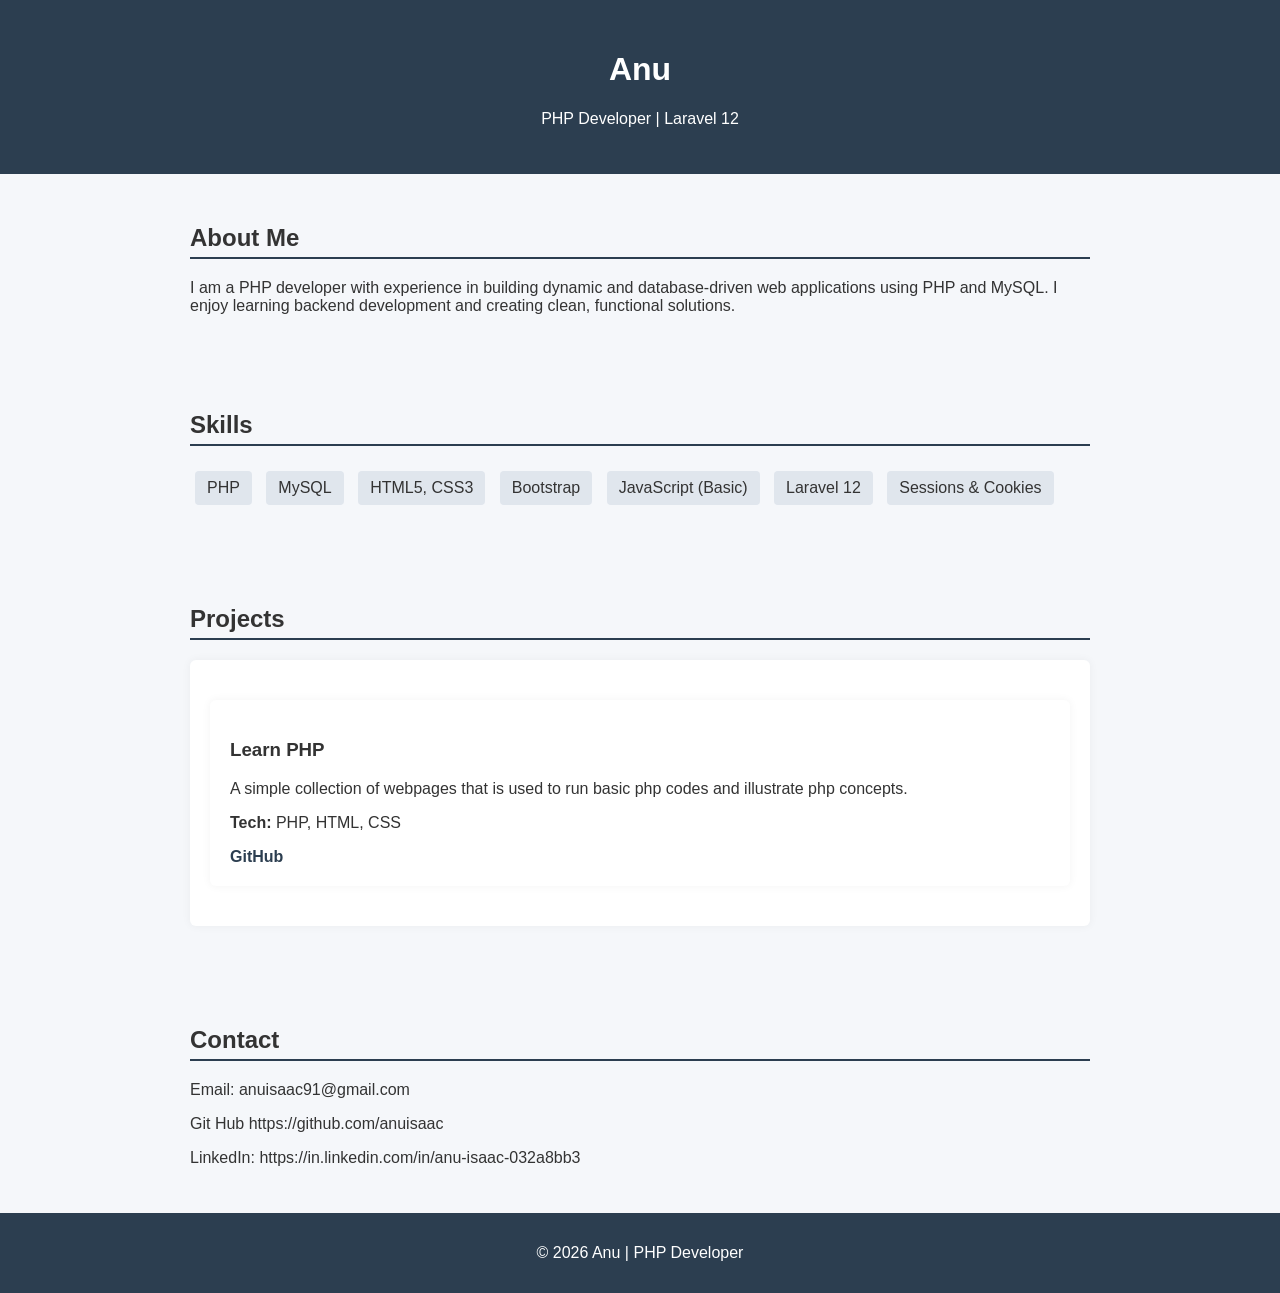
==== index.html @ 9df2e972 "Add files via upload" ====
<!DOCTYPE html>
<html lang="en">
<head>
    <meta charset="UTF-8">
    <title>Anu | PHP Developer</title>
    <link rel="stylesheet" href="style.css">
</head>
<body>

<header>
    <h1>Anu</h1>
    <p>PHP Developer | Laravel 12</p>
</header>

<section class="about">
    <h2>About Me</h2>
    <p>
        I am a PHP developer with experience in building dynamic and database-driven
        web applications using PHP and MySQL. I enjoy learning backend development
        and creating clean, functional solutions.
    </p>
</section>

<section class="skills">
    <h2>Skills</h2>
    <ul>
        <li>PHP</li>
        <li>MySQL</li>
        <li>HTML5, CSS3</li>
        <li>Bootstrap</li>
        <li>JavaScript (Basic)</li>
        <li>Laravel 12</li>
        <li>Sessions & Cookies</li>
    </ul>
</section>

<section class="projects">
    <h2>Projects</h2>

    <div class="project">
      

    <div class="project">
        <h3>Learn PHP</h3>
        <p>
            A simple collection of webpages that is used to run basic php codes and illustrate php concepts.
        </p>
        <p><strong>Tech:</strong> PHP, HTML, CSS</p>
        <a href="https://github.com/anuisaac/Learn-PHP.git">GitHub</a>
    </div>

</section>

<section class="contact">
    <h2>Contact</h2>
    <p>Email: anuisaac91@gmail.com</p>
    <p>Git Hub https://github.com/anuisaac</p>
    <p>LinkedIn: https://in.linkedin.com/in/anu-isaac-032a8bb3</p>
</section>

<footer>
    <p>© 2026 Anu | PHP Developer</p>
</footer>

</body>
</html>
---- style.css ----
body {
    font-family: Arial, sans-serif;
    margin: 0;
    background-color: #f5f7fa;
    color: #333;
}

header {
    background-color: #2c3e50;
    color: white;
    padding: 30px;
    text-align: center;
}

section {
    padding: 30px;
    max-width: 900px;
    margin: auto;
}

h2 {
    border-bottom: 2px solid #2c3e50;
    padding-bottom: 5px;
}

.skills ul {
    list-style: none;
    padding: 0;
}

.skills li {
    background: #e0e6ed;
    display: inline-block;
    margin: 5px;
    padding: 8px 12px;
    border-radius: 4px;
}

.project {
    background: white;
    padding: 20px;
    margin: 20px 0;
    border-radius: 6px;
    box-shadow: 0 0 10px rgba(0,0,0,0.05);
}

.project a {
    color: #2c3e50;
    text-decoration: none;
    font-weight: bold;
}

.project a:hover {
    text-decoration: underline;
}

footer {
    background-color: #2c3e50;
    color: white;
    text-align: center;
    padding: 15px;
}
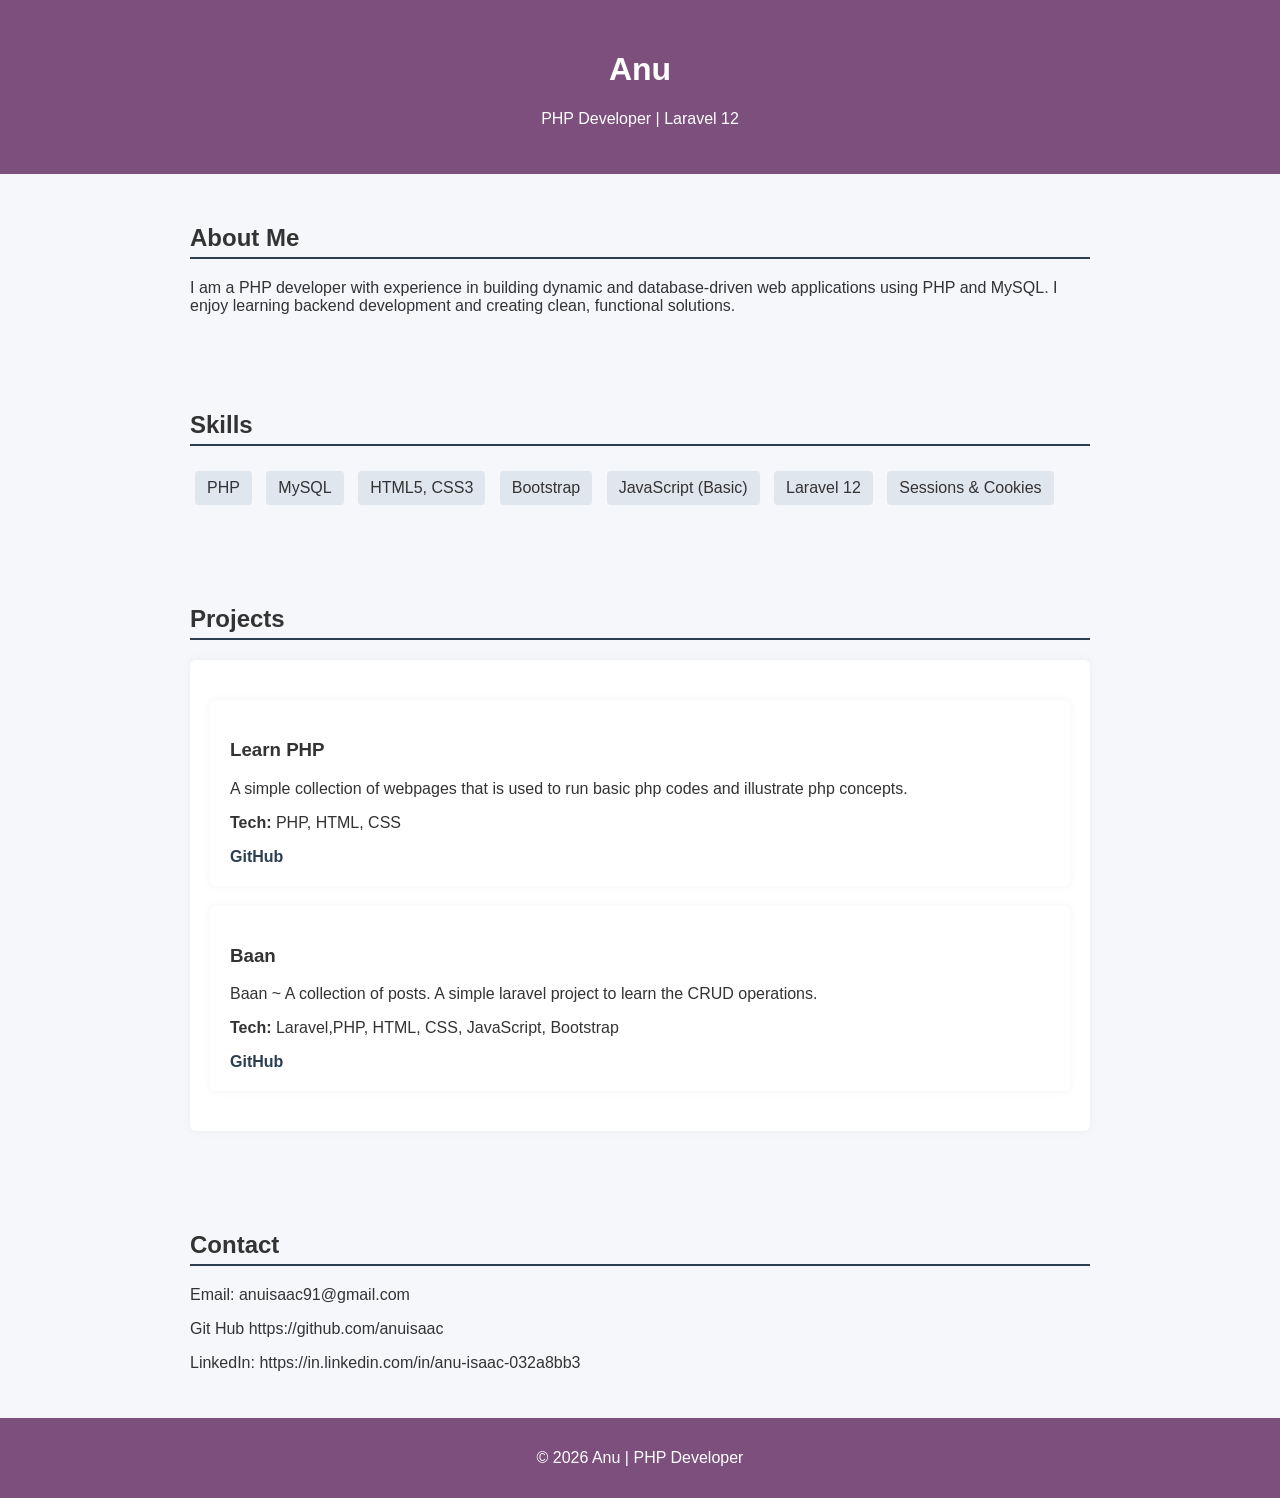
==== commit 1e908791: "First commit" ====
--- a/index.html
+++ b/index.html
@@ -49,6 +49,14 @@
         <a href="https://github.com/anuisaac/Learn-PHP.git">GitHub</a>
     </div>
 
+    <div class="project">
+        <h3>Baan</h3>
+        <p>
+            Baan ~ A collection of posts. A simple laravel project to learn the CRUD operations.
+        </p>
+        <p><strong>Tech:</strong> Laravel,PHP, HTML, CSS, JavaScript, Bootstrap</p>
+        <a href="https://github.com/anuisaac/Baan.git">GitHub</a>
+
 </section>
 
 <section class="contact">
--- a/style.css
+++ b/style.css
@@ -6,7 +6,7 @@
 }
 
 header {
-    background-color: #2c3e50;
+    background-color: #7c4f7d;
     color: white;
     padding: 30px;
     text-align: center;
@@ -55,7 +55,7 @@
 }
 
 footer {
-    background-color: #2c3e50;
+    background-color: #7c4f7d;
     color: white;
     text-align: center;
     padding: 15px;
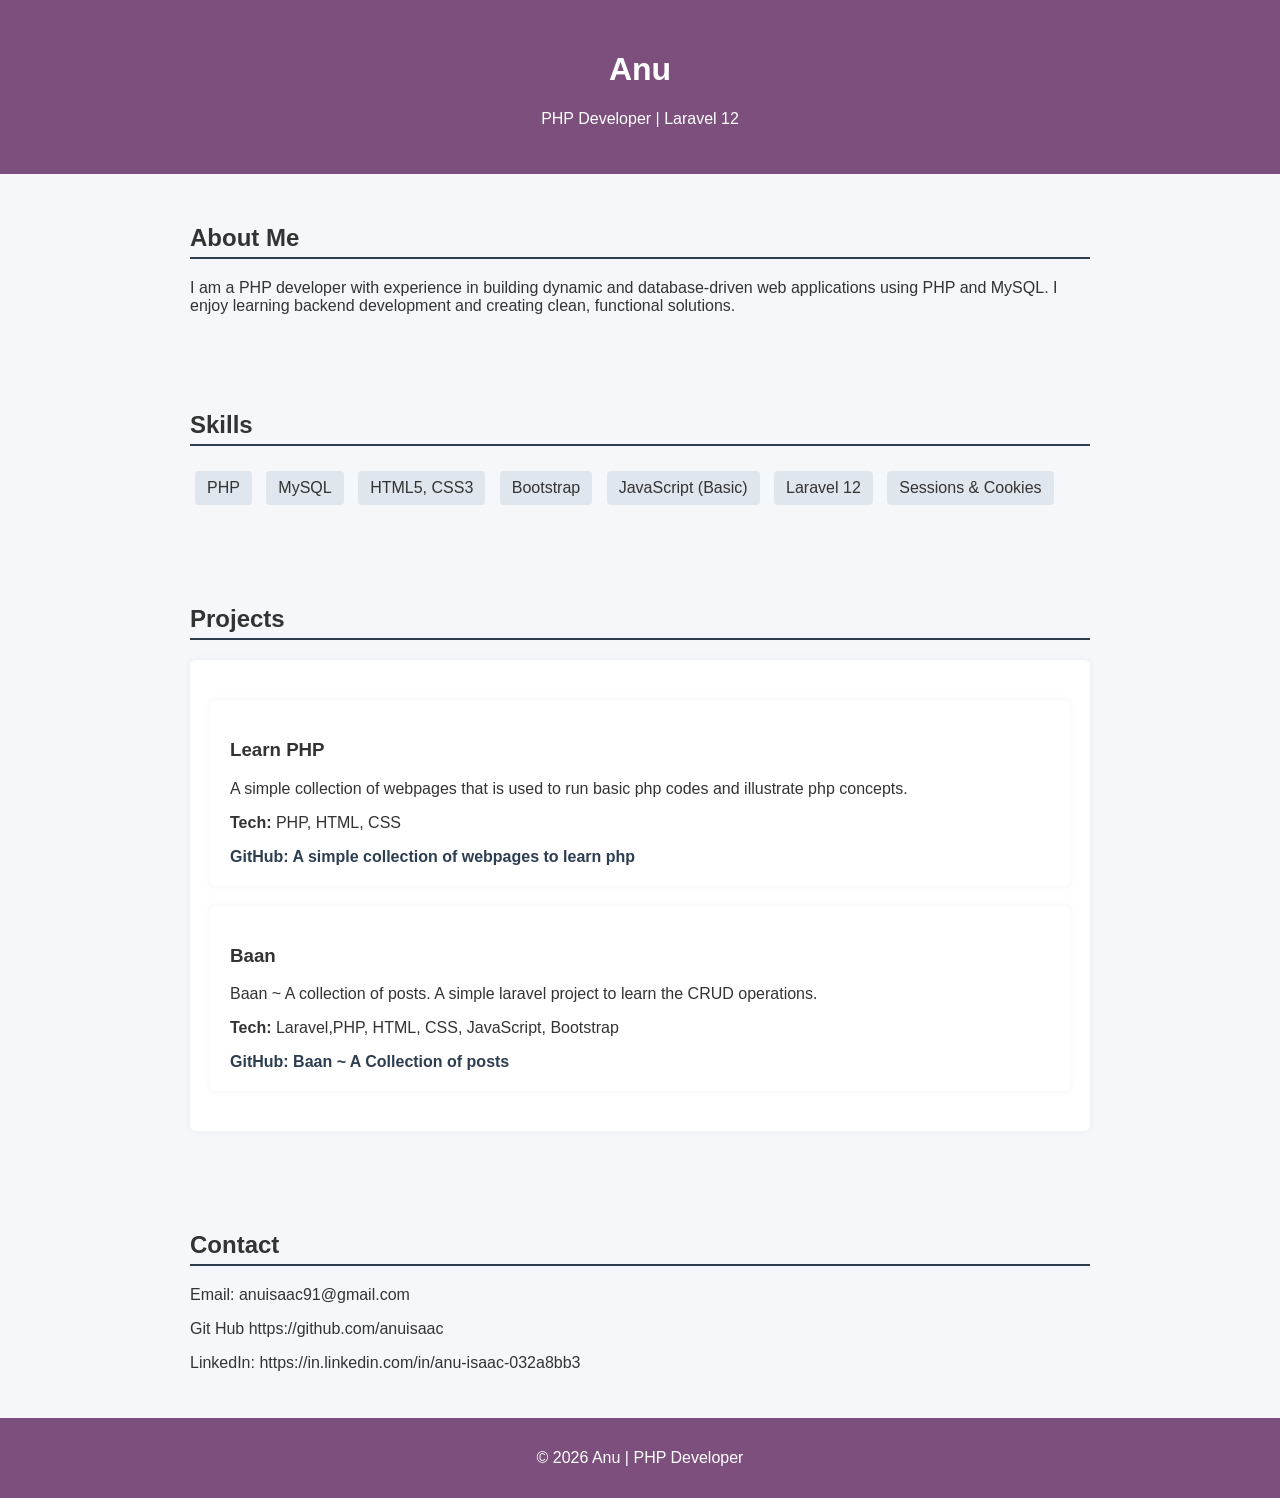
==== commit ebd833ce: "Update index.html" ====
--- a/index.html
+++ b/index.html
@@ -46,16 +46,16 @@
             A simple collection of webpages that is used to run basic php codes and illustrate php concepts.
         </p>
         <p><strong>Tech:</strong> PHP, HTML, CSS</p>
-        <a href="https://github.com/anuisaac/Learn-PHP.git">GitHub</a>
+        <a href="https://github.com/anuisaac/Learn-PHP.git">GitHub: A simple collection of webpages to learn php</a>
     </div>
-
-    <div class="project">
+        <div class="project">
         <h3>Baan</h3>
         <p>
             Baan ~ A collection of posts. A simple laravel project to learn the CRUD operations.
         </p>
         <p><strong>Tech:</strong> Laravel,PHP, HTML, CSS, JavaScript, Bootstrap</p>
-        <a href="https://github.com/anuisaac/Baan.git">GitHub</a>
+        <a href="https://github.com/anuisaac/Baan.git">GitHub: Baan ~ A Collection of posts</a>
+        </div>
 
 </section>
 
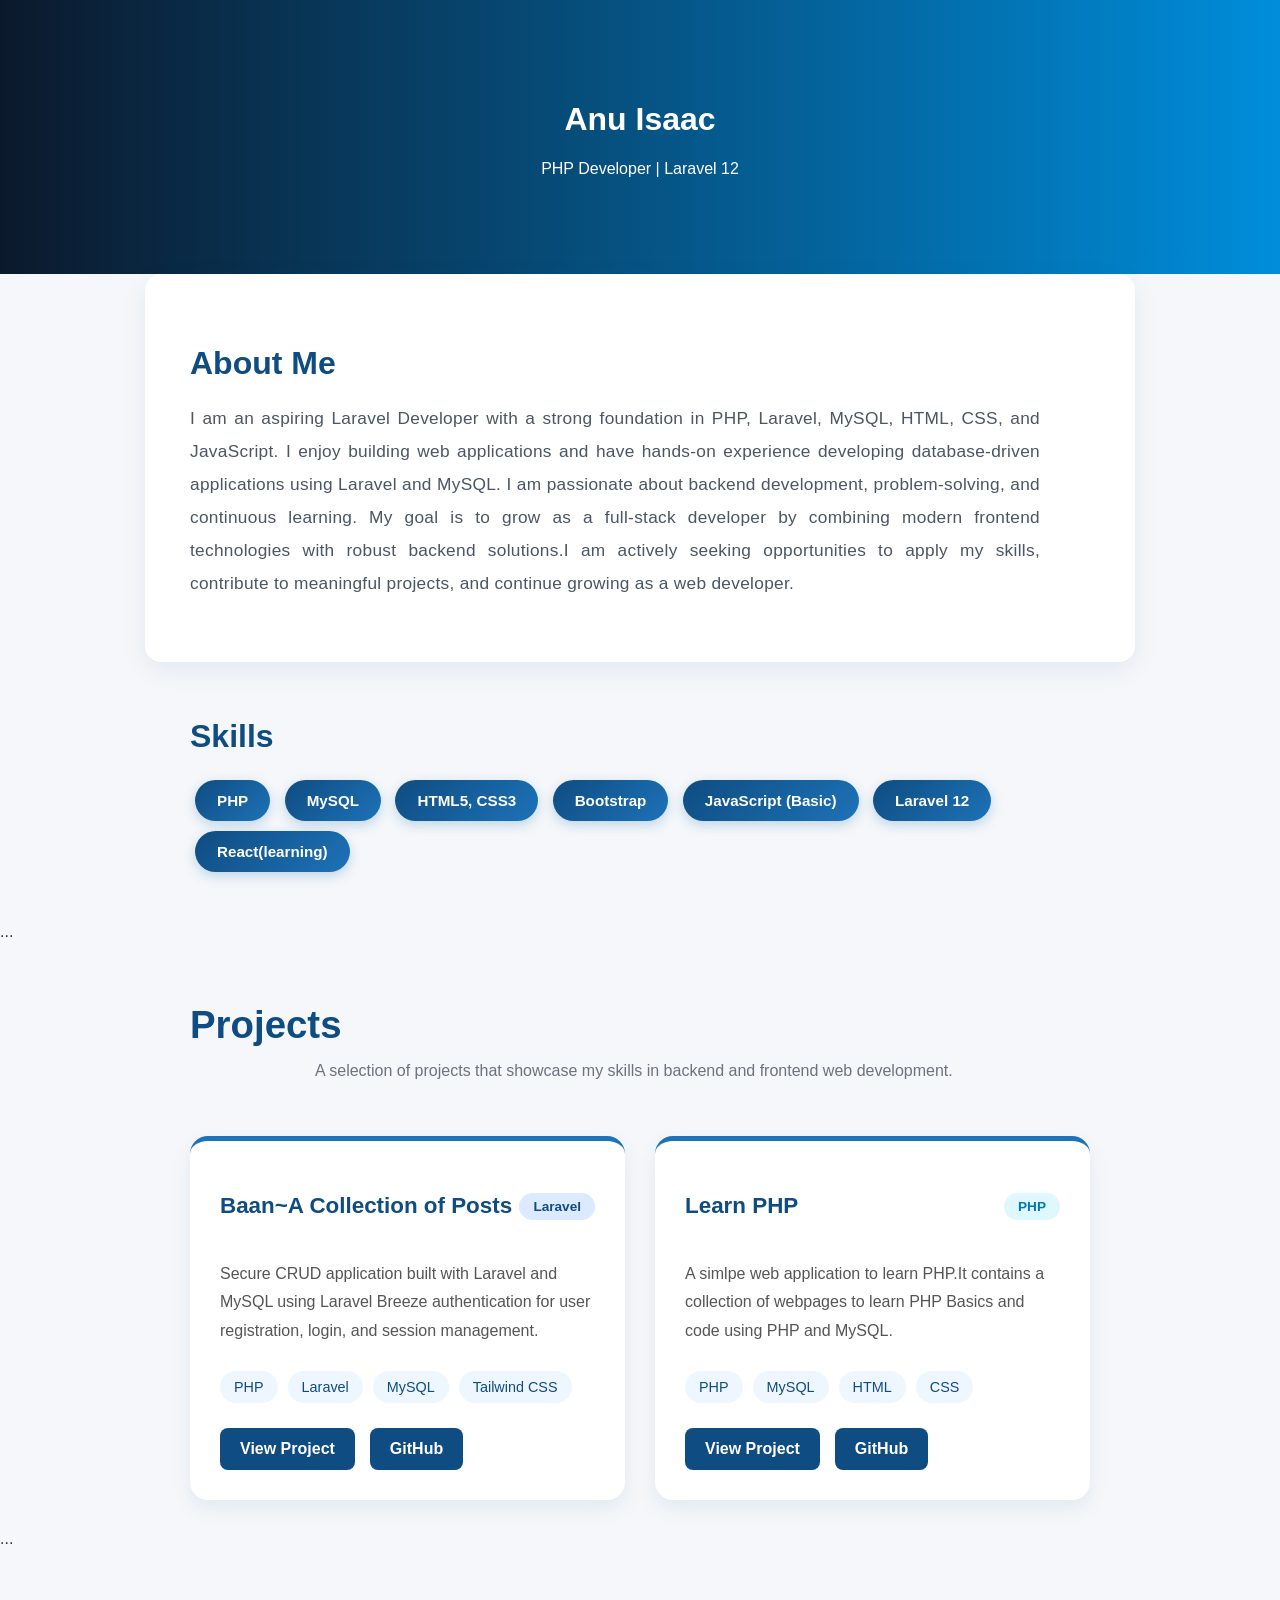
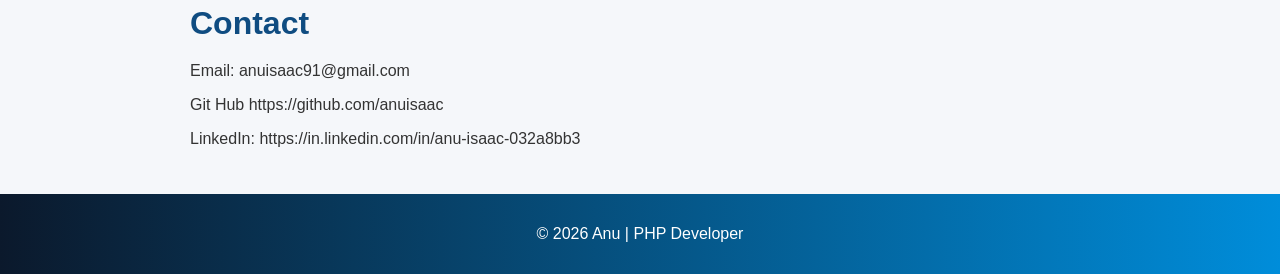
==== commit d292b283: "Updated index page, added a new page, baan." ====
--- a/index.html
+++ b/index.html
@@ -8,16 +8,15 @@
 <body>
 
 <header>
-    <h1>Anu</h1>
+    <h1>Anu Isaac</h1>
     <p>PHP Developer | Laravel 12</p>
 </header>
 
 <section class="about">
     <h2>About Me</h2>
-    <p>
-        I am a PHP developer with experience in building dynamic and database-driven
-        web applications using PHP and MySQL. I enjoy learning backend development
-        and creating clean, functional solutions.
+    <p class="about-text">
+        I am an aspiring Laravel Developer with a strong foundation in PHP, Laravel, MySQL, HTML, CSS, and JavaScript. I enjoy building web applications and have hands-on experience developing database-driven applications using Laravel and MySQL. I am passionate about backend development, problem-solving, and continuous learning. My goal is to grow as a full-stack developer by combining modern frontend technologies with robust backend solutions.I am actively seeking opportunities to apply my skills, contribute to meaningful projects, and continue growing as a web developer.
+
     </p>
 </section>
 
@@ -30,34 +29,79 @@
         <li>Bootstrap</li>
         <li>JavaScript (Basic)</li>
         <li>Laravel 12</li>
-        <li>Sessions & Cookies</li>
+        <li>React(learning)</li>
     </ul>
 </section>
 
+
+...
 <section class="projects">
+
     <h2>Projects</h2>
 
-    <div class="project">
-      
+    <p class="projects-subtitle">
+        A selection of projects that showcase my skills in backend and frontend web development.
+    </p>
 
-    <div class="project">
-        <h3>Learn PHP</h3>
-        <p>
-            A simple collection of webpages that is used to run basic php codes and illustrate php concepts.
-        </p>
-        <p><strong>Tech:</strong> PHP, HTML, CSS</p>
-        <a href="https://github.com/anuisaac/Learn-PHP.git">GitHub: A simple collection of webpages to learn php</a>
-    </div>
-        <div class="project">
-        <h3>Baan</h3>
-        <p>
-            Baan ~ A collection of posts. A simple laravel project to learn the CRUD operations.
-        </p>
-        <p><strong>Tech:</strong> Laravel,PHP, HTML, CSS, JavaScript, Bootstrap</p>
-        <a href="https://github.com/anuisaac/Baan.git">GitHub: Baan ~ A Collection of posts</a>
+    <div class="project-grid">
+
+        <div class="project-card">
+
+            <div class="project-header">
+                <h3>Baan~A Collection of Posts</h3>
+                <span class="project-tag">Laravel</span>
+            </div>
+
+            <p>
+                Secure CRUD application built with Laravel and MySQL using
+                Laravel Breeze authentication for user registration, login,
+                and session management.
+            </p>
+
+            <div class="tech-stack">
+                <span>PHP</span>
+                <span>Laravel</span>
+                <span>MySQL</span>
+                <span>Tailwind CSS</span>
+            </div>
+
+            <div class="project-buttons">
+                <a href="baan.html">View Project</a>
+                <a href="https://github.com/anuisaac/Baan.git">GitHub</a>
+            </div>
+
         </div>
 
+        <div class="project-card">
+
+            <div class="project-header">
+                <h3>Learn PHP</h3>
+                <span class="project-tag react">PHP</span>
+            </div>
+
+            <p>
+                A simlpe web application to learn PHP.It contains a collection of webpages to learn PHP Basics and code using PHP and MySQL.
+            </p>
+
+            <div class="tech-stack">
+                <span>PHP</span>
+                <span>MySQL</span>
+                <span>HTML</span>
+                <span>CSS</span>
+                
+            </div>
+
+            <div class="project-buttons">
+                <a href="#">View Project</a>
+                <a href="https://github.com/anuisaac/Learn-PHP.git">GitHub</a>
+            </div>
+
+        </div>
+
+    </div>
+
 </section>
+...
 
 <section class="contact">
     <h2>Contact</h2>
--- a/style.css
+++ b/style.css
@@ -6,36 +6,180 @@
 }
 
 header {
-    background-color: #7c4f7d;
+    background: linear-gradient(90deg, #0B192C 0%, #008DDA 100%);
     color: white;
-    padding: 30px;
+     padding:80px 20px;
     text-align: center;
 }
-
+.about{
+   background: #ffffff;
+    padding: 45px;
+    border-radius: 16px;
+    box-shadow: 0 8px 25px rgba(15, 76, 129, 0.08);
+}
 section {
     padding: 30px;
     max-width: 900px;
     margin: auto;
 }
 
-h2 {
-    border-bottom: 2px solid #2c3e50;
-    padding-bottom: 5px;
-}
-
+ h2 {
+    color: #0f4c81;
+    font-size: 2rem;
+    margin-bottom: 20px;
+    position: relative;
+}
+.h2::after {
+    content: "";
+    width: 70px;
+    height: 4px;
+    background: #1d72b8;
+    display: block;
+    margin-top: 8px;
+    border-radius: 5px;
+}
+.about-text {
+    font-size: 1.08rem;
+    line-height: 1.9;
+    color: #4b5563;
+    text-align: justify;
+    max-width: 850px;
+    letter-spacing: 0.3px;
+}
 .skills ul {
     list-style: none;
     padding: 0;
 }
 
 .skills li {
-    background: #e0e6ed;
+    
     display: inline-block;
     margin: 5px;
     padding: 8px 12px;
     border-radius: 4px;
-}
-
+    
+     padding: 12px 22px;
+    background: linear-gradient(135deg, #0f4c81, #1d72b8);
+    color: white;
+    border-radius: 50px;
+    font-size: 0.95rem;
+    font-weight: 600;
+    transition: 0.3s ease;
+    cursor: default;
+    box-shadow: 0 4px 12px rgba(29, 114, 184, 0.25);
+}
+.skills li:hover {
+    transform: translateY(-4px);
+    box-shadow: 0 10px 22px rgba(29, 114, 184, 0.35);
+}
+...
+.projects{
+    padding:70px 8%;
+    background:#f5f9fd;
+}
+
+.projects h2{
+    
+    font-size:2.4rem;
+    color:#0f4c81;
+    margin-bottom:10px;
+}
+
+.projects-subtitle{
+   
+    color:#6b7280;
+    max-width:650px;
+    margin:0 auto 50px;
+    line-height:1.8;
+}
+
+.project-grid{
+    display:grid;
+    grid-template-columns:repeat(auto-fit,minmax(340px,1fr));
+    gap:30px;
+}
+
+.project-card{
+    background:#fff;
+    border-radius:18px;
+    padding:30px;
+    border-top:5px solid #1d72b8;
+    box-shadow:0 8px 20px rgba(15,76,129,.08);
+    transition:.35s ease;
+}
+
+.project-card:hover{
+    transform:translateY(-8px);
+    box-shadow:0 18px 35px rgba(15,76,129,.15);
+}
+
+.project-header{
+    display:flex;
+    justify-content:space-between;
+    align-items:center;
+    margin-bottom:18px;
+}
+
+.project-header h3{
+    color:#0f4c81;
+    font-size:1.4rem;
+}
+
+.project-tag{
+    background:#dbeafe;
+    color:#0f4c81;
+    padding:6px 14px;
+    border-radius:20px;
+    font-size:.85rem;
+    font-weight:600;
+}
+
+.react{
+    background:#dff7ff;
+    color:#0077b6;
+}
+
+.project-card p{
+    color:#555;
+    line-height:1.8;
+    margin-bottom:25px;
+}
+
+.tech-stack{
+    display:flex;
+    flex-wrap:wrap;
+    gap:10px;
+    margin-bottom:25px;
+}
+
+.tech-stack span{
+    background:#eef6ff;
+    color:#0f4c81;
+    padding:8px 14px;
+    border-radius:20px;
+    font-size:.9rem;
+    font-weight:500;
+}
+
+.project-buttons{
+    display:flex;
+    gap:15px;
+}
+
+.project-buttons a{
+    text-decoration:none;
+    background:#0f4c81;
+    color:white;
+    padding:12px 20px;
+    border-radius:8px;
+    transition:.3s;
+    font-weight:600;
+}
+
+.project-buttons a:hover{
+    background:#1d72b8;
+}
+...
 .project {
     background: white;
     padding: 20px;
@@ -55,7 +199,7 @@
 }
 
 footer {
-    background-color: #7c4f7d;
+     background: linear-gradient(90deg, #0B192C 0%, #008DDA 100%);
     color: white;
     text-align: center;
     padding: 15px;
